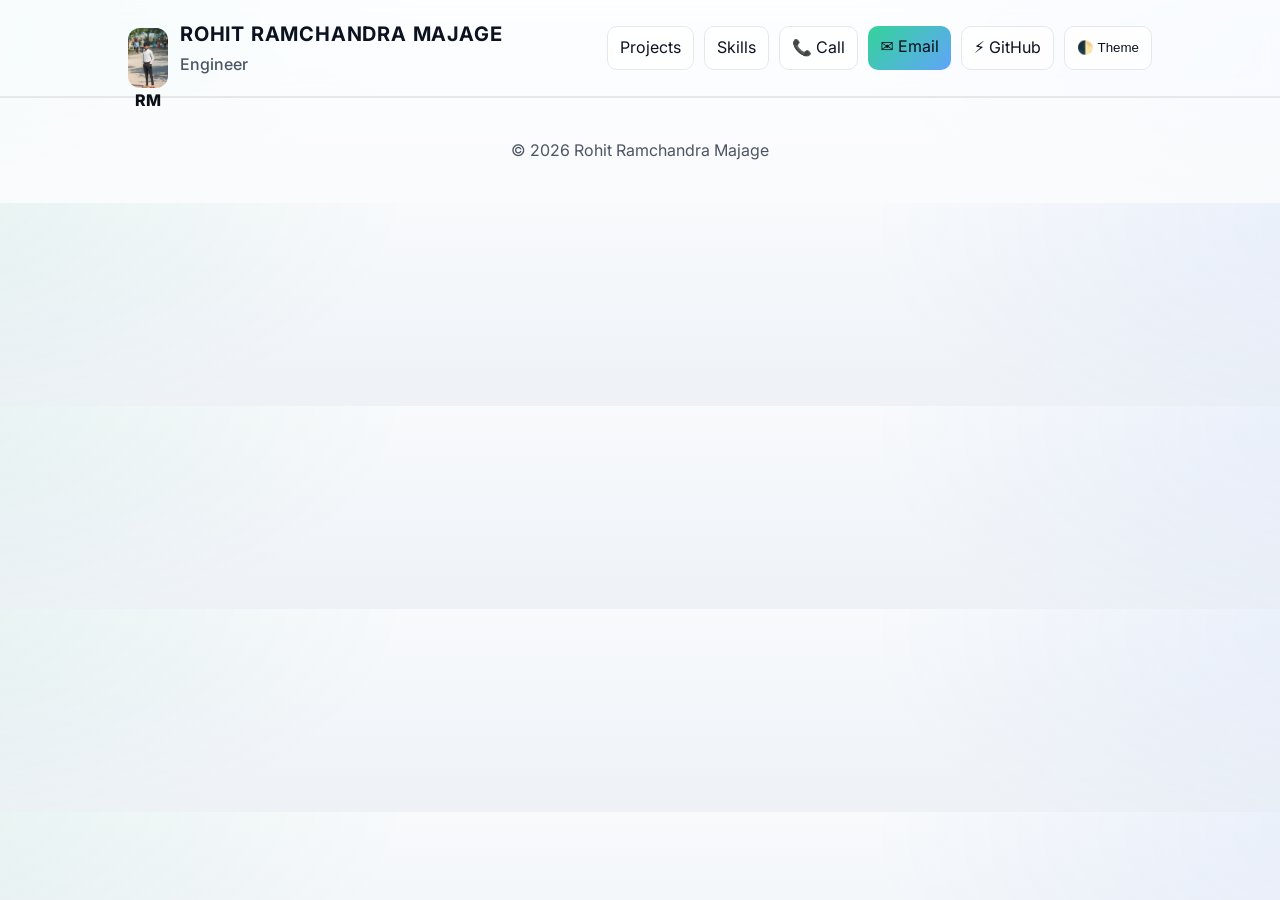
==== index.html @ 19d0807a "Initial portfolio setup" ====
<!DOCTYPE html>
<html lang="en">
<head>
    <meta charset="UTF-8">
    <meta name="viewport" content="width=device-width, initial-scale=1.0">
    <title>Rohit Ramchandra Majage | Portfolio</title>
    <meta name="description" content="Portfolio of Rohit Ramchandra Majage - Mechanical Engineering graduate with skills in Python, Data Analytics, MATLAB, ANSYS, and more.">
    <meta name="keywords" content="Rohit Majage, Rohit Ramchandra Majage, Mechanical Engineer, AI, Python, Data Analytics, MATLAB, ANSYS, Portfolio, KLECET">
    <meta name="author" content="Rohit Ramchandra Majage">
    <meta name="robots" content="index, follow">
    <link rel="canonical" href="https://rohitmajage.github.io/my-port/">

    <!-- Google Search Console Verification (replace with real code from GSC) -->
    <meta name="google-site-verification" content="yGJsXDkAH-AFK1WQJU8XEfwgY3E0xz8TMr1xl1LB-Ww" />

    <!-- Open Graph for Social Media -->
    <meta property="og:title" content="Rohit Ramchandra Majage | Portfolio">
    <meta property="og:description" content="Mechanical Engineer blending AI & Data Analytics to build predictive, sustainable solutions.">
    <meta property="og:url" content="https://rohitmajage.github.io/my-port/">
    <meta property="og:type" content="website">
    <meta property="og:image" content="https://rohitmajage.github.io/my-port/assets/image.jpg">

    <!-- Twitter Card -->
    <meta name="twitter:card" content="summary_large_image">
    <meta name="twitter:title" content="Rohit Ramchandra Majage | Portfolio">
    <meta name="twitter:description" content="Mechanical Engineer focused on AI-driven reliability.">
    <meta name="twitter:image" content="https://rohitmajage.github.io/my-port/assets/image.jpg">

    <!-- Schema.org Structured Data -->
    <script type="application/ld+json">
    {
      "@context": "https://schema.org",
      "@type": "Person",
      "name": "Rohit Ramchandra Majage",
      "url": "https://rohitmajage.github.io/my-port/",
      "image": "https://rohitmajage.github.io/my-port/assets/image.jpg",
      "sameAs": [
        "https://github.com/RohitMajage",
        "https://www.linkedin.com/in/rohit-majage-4b4864268"
      ],
      "jobTitle": "Mechanical Engineering Student",
      "description": "Mechanical Engineering student with skills in AI, Data Analytics, MATLAB, and ANSYS.",
      "knowsAbout": ["Mechanical Engineering", "Artificial Intelligence", "Python", "Predictive Maintenance", "Renewable Energy"]
    }
    </script>

    <!-- Fonts + Styles -->
    <link rel="preconnect" href="https://fonts.googleapis.com">
    <link rel="preconnect" href="https://fonts.gstatic.com" crossorigin>
    <link href="https://fonts.googleapis.com/css2?family=Inter:wght@300;400;500;600;700;800&display=swap" rel="stylesheet">
    <link rel="stylesheet" href="styles.css">
</head>
<body>
    <!-- ✅ Your body code remains exactly the same -->
    <header class="site-header">
        <div class="container header-inner">
            <a href="#top" class="brand">
                <div class="avatar" aria-hidden="true">
                    <img src="assets/image.jpg" alt="Rohit Ramchandra Majage" class="avatar-img" onerror="this.style.display='none'">
                    RM
                </div>
                <div class="identity">
                    <h1 class="name">ROHIT RAMCHANDRA MAJAGE</h1>
                    <p class="role">Engineer</p>
                </div>
            </a>
            <nav class="contact">
                <a href="#projects" class="btn btn-ghost">Projects</a>
                <a href="#skills" class="btn btn-ghost">Skills</a>
                <a href="tel:+919731229973" class="btn btn-ghost" aria-label="Call">📞 Call</a>
                <a href="mailto:rohitmajage1062@gmail.com" class="btn btn-primary" aria-label="Email">✉️ Email</a>
                <a href="https://github.com/RohitMajage" target="_blank" rel="noopener" class="btn btn-ghost" aria-label="GitHub">⚡ GitHub</a>
                <button id="themeToggle" class="btn btn-ghost" type="button" aria-label="Toggle theme">🌓 Theme</button>
            </nav>
        </div>
    </header>

    <!-- 🚀 The rest of your content (hero, career objective, education, projects, skills, certifications, etc.) stays exactly as you pasted -->

    <footer class="site-footer">
        <div class="container footer-inner">
            <p>© <span id="year"></span> Rohit Ramchandra Majage</p>
        </div>
    </footer>

    <script>
        // ✅ Your JavaScript stays unchanged (theme toggle, PDF modal, etc.)
        document.getElementById('year').textContent = new Date().getFullYear();

        (function () {
            var storageKey = 'preferred-theme';
            var root = document.documentElement;
            function applyTheme(theme) {
                if (theme === 'light') {
                    root.setAttribute('data-theme', 'light');
                } else {
                    root.removeAttribute('data-theme');
                }
            }
            var saved = localStorage.getItem(storageKey);
            if (saved) {
                applyTheme(saved);
            } else {
                var prefersLight = window.matchMedia && window.matchMedia('(prefers-color-scheme: light)').matches;
                applyTheme(prefersLight ? 'light' : 'dark');
            }
            var btn = document.getElementById('themeToggle');
            if (btn) {
                btn.addEventListener('click', function () {
                    var isLight = root.getAttribute('data-theme') === 'light';
                    var next = isLight ? 'dark' : 'light';
                    applyTheme(next);
                    localStorage.setItem(storageKey, next);
                });
            }
        })();

        // Certificates modal logic (opens PDF in popup)
        (function () {
            function ensureModal() {
                var existing = document.getElementById('pdfModal');
                if (existing) return existing;
                var overlay = document.createElement('div');
                overlay.id = 'pdfModal';
                overlay.className = 'modal-overlay hidden';
                overlay.innerHTML = '\n<div class="modal-dialog" role="dialog" aria-modal="true">\n  <div class="modal-header">\n    <span class="modal-title">Certificate</span>\n    <button type="button" class="btn btn-ghost modal-close" aria-label="Close">✕</button>\n  </div>\n  <div class="modal-body">\n    <iframe id="pdfFrame" title="Certificate PDF" loading="lazy"></iframe>\n  </div>\n</div>';
                document.body.appendChild(overlay);
                return overlay;
            }

            var overlay = ensureModal();
            var pdfFrame = function(){ return document.getElementById('pdfFrame'); };
            function openModal(url) {
                overlay.classList.remove('hidden');
                pdfFrame().src = url;
                document.body.style.overflow = 'hidden';
            }
            function closeModal() {
                overlay.classList.add('hidden');
                pdfFrame().src = '';
                document.body.style.overflow = '';
            }

            document.addEventListener('click', function (e) {
                var link = e.target.closest('[data-pdf]');
                if (link) {
                    e.preventDefault();
                    var url = link.getAttribute('data-pdf');
                    if (url) openModal(url);
                }
                if (e.target.closest('.modal-close')) {
                    e.preventDefault();
                    closeModal();
                }
                if (e.target === overlay) {
                    closeModal();
                }
            });
            document.addEventListener('keydown', function (e) {
                if (e.key === 'Escape') closeModal();
            });
        })();

        // Download Portfolio as PDF
        document.getElementById('downloadPDF').addEventListener('click', function() {
            var printStyles = document.createElement('style');
            printStyles.textContent = `
                @media print {
                    body { background: white !important; color: black !important; }
                    .site-header, .site-footer { background: white !important; border: 1px solid #ccc !important; }
                    .card { background: white !important; border: 1px solid #ddd !important; box-shadow: none !important; }
                    .btn, .pdf-badge, .credit-badge { display: none !important; }
                    .hero-photo { width: 120px !important; height: 120px !important; }
                    .modal-overlay { display: none !important; }
                    .cert-link-title { color: black !important; }
                    .badge { background: #f0f0f0 !important; color: black !important; border: 1px solid #ccc !important; }
                }
            `;
            document.head.appendChild(printStyles);
            window.print();
            setTimeout(function() {
                document.head.removeChild(printStyles);
            }, 1000);
        });
    </script>
</body>
</html>
---- styles.css ----
* { box-sizing: border-box; }
html, body { margin: 0; padding: 0; }

:root {
  --bg: #0b0f16;
  --card: #111827;
  --muted: #94a3b8;
  --text: #e5e7eb;
  --accent: #60a5fa;
  --accent-2: #34d399;
  --border: #1f2937;
}

html[data-theme="light"] {
  --bg: #f4f7fb;
  --card: #ffffff;
  --muted: #4b5563;
  --text: #0b1220;
  --accent: #2563eb;
  --accent-2: #059669;
  --border: #e5e7eb;
}

body {
  font-family: 'Inter', system-ui, -apple-system, Segoe UI, Roboto, Arial, sans-serif;
  background:
    radial-gradient(1200px 600px at 10% -10%, rgba(52, 211, 153, 0.15), transparent 60%),
    radial-gradient(1000px 500px at 110% 10%, rgba(96, 165, 250, 0.15), transparent 60%),
    linear-gradient(180deg, #0b0f16 0%, #0b1220 100%);
  color: var(--text);
  line-height: 1.6;
}

html[data-theme="light"] body {
  background:
    radial-gradient(900px 450px at -10% -10%, rgba(5, 150, 105, 0.08), transparent 60%),
    radial-gradient(900px 450px at 110% 10%, rgba(37, 99, 235, 0.08), transparent 60%),
    linear-gradient(180deg, #f8fafc 0%, #eef2f7 100%);
}

.container {
  width: 100%;
  max-width: 1024px;
  margin: 0 auto;
  padding: 0 20px;
}

.site-header {
  position: sticky;
  top: 0;
  backdrop-filter: saturate(160%) blur(8px);
  background: rgba(11, 15, 22, 0.7);
  border-bottom: 1px solid var(--border);
  z-index: 10;
}

.header-inner {
  display: flex;
  align-items: center;
  justify-content: space-between;
  padding: 18px 0;
}

.name { margin: 0; font-size: 1.25rem; letter-spacing: 0.04em; }
.role { margin: 2px 0 0; color: var(--muted); font-weight: 500; }

.contact { display: flex; gap: 14px; flex-wrap: wrap; }
.contact-link {
  color: var(--text);
  text-decoration: none;
  padding: 6px 10px;
  border: 1px solid transparent;
  border-radius: 8px;
  transition: all .2s ease;
}
.contact-link:hover { color: var(--accent); border-color: var(--border); background: rgba(96, 165, 250, 0.06); }

main { padding: 32px 0 60px; }

.card {
  background: linear-gradient(180deg, rgba(17,24,39,0.9) 0%, rgba(17,24,39,0.7) 100%);
  border: 1px solid var(--border);
  border-radius: 16px;
  padding: 22px;
  margin: 16px 0;
  box-shadow: 0 10px 30px rgba(0,0,0,0.25);
}

.card h2 {
  margin: 0 0 12px;
  font-size: 1.1rem;
  letter-spacing: .06em;
  color: var(--accent);
  text-transform: uppercase;
}

.edu-list { display: grid; gap: 14px; }
.edu-item { border: 1px solid var(--border); border-radius: 12px; padding: 14px; background: #0f172a; }
.edu-header { display: flex; align-items: center; justify-content: space-between; gap: 12px; }
.edu-header h3 { margin: 0; font-size: 1rem; }
.edu-header span { color: var(--accent-2); font-weight: 600; }
.edu-meta { color: var(--muted); font-size: .95rem; margin-top: 6px; }

.project { border: 1px solid var(--border); border-radius: 12px; padding: 14px; background: #0f172a; margin-bottom: 12px; }
.project-header { display: flex; align-items: center; justify-content: space-between; gap: 12px; }
.project h3 { margin: 0; font-size: 1rem; }
.project ul { margin: 8px 0 0 18px; }
.project-link { color: var(--accent); text-decoration: none; }
.project-link:hover { text-decoration: underline; }

.skills-grid { display: grid; grid-template-columns: repeat(2, minmax(0,1fr)); gap: 12px; }
.skills-grid > div { border: 1px solid var(--border); border-radius: 12px; padding: 14px; background: #0f172a; }
.skills-grid h4 { margin: 0 0 6px; color: var(--accent-2); }

.site-footer { border-top: 1px solid var(--border); padding: 24px 0; background: rgba(11,15,22,0.6); }
.footer-inner { text-align: center; color: var(--muted); }

@media (max-width: 720px) {
  .header-inner { flex-direction: column; align-items: flex-start; gap: 8px; }
  .skills-grid { grid-template-columns: 1fr; }
}

/* Base Reset */
* { box-sizing: border-box; }
html, body { margin: 0; padding: 0; }

/* Typography & Colors */
:root {
  --bg: #0b0f16;
  --card: #111827;
  --muted: #94a3b8;
  --text: #e5e7eb;
  --accent: #60a5fa;
  --accent-2: #34d399;
  --border: #1f2937;
}

body {
  font-family: 'Inter', system-ui, -apple-system, Segoe UI, Roboto, Arial, sans-serif;
  background: linear-gradient(180deg, #0b0f16 0%, #0b1220 100%);
  color: var(--text);
  line-height: 1.6;
}

.container {
  width: 100%;
  max-width: 1024px;
  margin: 0 auto;
  padding: 0 20px;
}

/* Header */
.site-header {
  position: sticky;
  top: 0;
  backdrop-filter: saturate(160%) blur(8px);
  background: rgba(11, 15, 22, 0.6);
  border-bottom: 1px solid var(--border);
  z-index: 10;
}

html[data-theme="light"] .site-header { background: rgba(255,255,255,0.7); }

.header-inner {
  display: flex;
  align-items: center;
  justify-content: space-between;
  padding: 18px 0;
}

.brand { display: flex; align-items: center; gap: 12px; text-decoration: none; color: var(--text); }
.avatar { width: 40px; height: 40px; border-radius: 12px; display: grid; place-items: center; background: linear-gradient(135deg, #34d399, #60a5fa); font-weight: 800; color: #0b0f16; }
.avatar-img { width: 100%; height: 100%; object-fit: cover; border-radius: 12px; display: block; }
.name { margin: 0; font-size: 1.25rem; letter-spacing: 0.04em; }
.role { margin: 2px 0 0; color: var(--muted); font-weight: 500; }

.contact { display: flex; gap: 10px; flex-wrap: wrap; }
.btn { padding: 8px 12px; border-radius: 10px; text-decoration: none; transition: all .2s ease; border: 1px solid var(--border); color: var(--text); background: rgba(17,24,39,0.5); }
.btn:hover { transform: translateY(-1px); border-color: #2b3950; }
.btn-primary { background: linear-gradient(135deg, #34d399, #60a5fa); color: #0b0f16; border: none; }
.btn-ghost { background: rgba(17,24,39,0.4); }

html[data-theme="light"] .btn-ghost { background: rgba(255,255,255,0.7); }

/* Main */
main { padding: 32px 0 60px; }

.hero { display: grid; place-items: center; padding: 32px 0 8px; }
.hero-content { text-align: center; max-width: 760px; }
.hero-title { margin: 0; font-size: 2rem; letter-spacing: .02em; }
.hero-sub { color: var(--muted); margin: 8px 0 14px; }
.hero-photo { width: 140px; height: 140px; object-fit: cover; border-radius: 999px; border: 3px solid rgba(255,255,255,0.15); box-shadow: 0 12px 26px rgba(0,0,0,0.25); margin: 6px auto 16px; display: block; }
.hero-actions { display: flex; gap: 12px; justify-content: center; }

.card {
  background: linear-gradient(180deg, rgba(17,24,39,0.9) 0%, rgba(17,24,39,0.7) 100%);
  border: 1px solid var(--border);
  border-radius: 16px;
  padding: 22px;
  margin: 16px 0;
  box-shadow: 0 10px 30px rgba(0,0,0,0.25);
}

html[data-theme="light"] .card {
  background: linear-gradient(180deg, rgba(255,255,255,0.95) 0%, rgba(255,255,255,0.9) 100%);
  border-color: var(--border);
  box-shadow: 0 8px 24px rgba(2,6,23,0.08);
}

.card h2 {
  margin: 0 0 12px;
  font-size: 1.1rem;
  letter-spacing: .06em;
  color: var(--accent);
  text-transform: uppercase;
}

.edu-list { display: grid; gap: 14px; }
.edu-item { border: 1px solid var(--border); border-radius: 12px; padding: 14px; background: #0f172a; }
html[data-theme="light"] .edu-item { background: #ffffff; }
.edu-header { display: flex; align-items: center; justify-content: space-between; gap: 12px; }
.edu-header h3 { margin: 0; font-size: 1rem; }
.edu-header span { color: var(--accent-2); font-weight: 600; }
.edu-meta { color: var(--muted); font-size: .95rem; margin-top: 6px; }

.project { border: 1px solid var(--border); border-radius: 12px; padding: 14px; background: #0f172a; margin-bottom: 12px; }
html[data-theme="light"] .project { background: #ffffff; }
.project-header { display: flex; align-items: center; justify-content: space-between; gap: 12px; }
.project h3 { margin: 0; font-size: 1rem; }
.project ul { margin: 8px 0 0 18px; }
.project-link { color: var(--accent); text-decoration: none; }
.project-link:hover { text-decoration: underline; }

.skills-grid { display: grid; grid-template-columns: repeat(2, minmax(0,1fr)); gap: 12px; }
.skills-grid > div { border: 1px solid var(--border); border-radius: 12px; padding: 14px; background: #0f172a; }
html[data-theme="light"] .skills-grid > div { background: #ffffff; }
.skills-grid h4 { margin: 0 0 6px; color: var(--accent-2); }
.badges { display: flex; flex-wrap: wrap; gap: 8px; }
.badge { padding: 6px 10px; border-radius: 999px; border: 1px solid var(--border); background: rgba(17,24,39,0.5); color: var(--text); font-size: .9rem; }
html[data-theme="light"] .badge { background: rgba(255,255,255,0.7); }

/* Certifications */
.cert-list { margin: 0; padding-left: 18px; }
.cert-link { color: var(--text); text-decoration: none; border-bottom: 1px dashed var(--border); }
.cert-link:hover { color: var(--accent); border-bottom-color: var(--accent); }
.cert-item { display: flex; align-items: center; gap: 10px; margin: 6px 0; }
.credit-badge { font-size: .85rem; color: var(--muted); border: 1px dashed var(--border); padding: 2px 8px; border-radius: 999px; }
.pdf-badge { font-size: .75rem; font-weight: 600; color: #0b0f16; background: linear-gradient(135deg, #f59e0b, #fbbf24); padding: 4px 10px; border-radius: 999px; letter-spacing: .04em; display: inline-block; }
.
.pdf-link { text-decoration: none; border: 1px solid transparent; border-radius: 999px; transition: transform .15s ease, box-shadow .15s ease; }
.pdf-link:hover { transform: translateY(-1px); box-shadow: 0 6px 18px rgba(245, 158, 11, 0.35); }
html[data-theme="light"] .pdf-badge { color: #0b0f16; }
.cert-link-title { color: var(--text); text-decoration: none; }
html[data-theme="light"] .pdf-badge { color: #0b0f16; }

/* Modal */
.modal-overlay { position: fixed; inset: 0; background: rgba(0,0,0,0.6); display: grid; place-items: center; z-index: 50; }
.modal-overlay.hidden { display: none; }
.modal-dialog { width: min(920px, 94vw); height: min(80vh, 760px); background: var(--card); border: 1px solid var(--border); border-radius: 16px; box-shadow: 0 20px 60px rgba(0,0,0,0.35); display: grid; grid-template-rows: auto 1fr; overflow: hidden; }
.modal-header { display: flex; align-items: center; justify-content: space-between; gap: 12px; padding: 10px 12px; border-bottom: 1px solid var(--border); }
.modal-title { font-weight: 600; letter-spacing: .02em; }
.modal-body { height: 100%; }
#pdfFrame { width: 100%; height: 100%; border: 0; background: #000; }
html[data-theme="light"] #pdfFrame { background: #fff; }

/* Footer */
.site-footer { border-top: 1px solid var(--border); padding: 24px 0; background: rgba(11,15,22,0.6); }
html[data-theme="light"] .site-footer { background: rgba(255,255,255,0.7); }
.footer-inner { text-align: center; color: var(--muted); }

/* Responsive */
@media (max-width: 720px) {
  .header-inner { flex-direction: column; align-items: flex-start; gap: 8px; }
  .hero-title { font-size: 1.5rem; }
  .skills-grid { grid-template-columns: 1fr; }
}
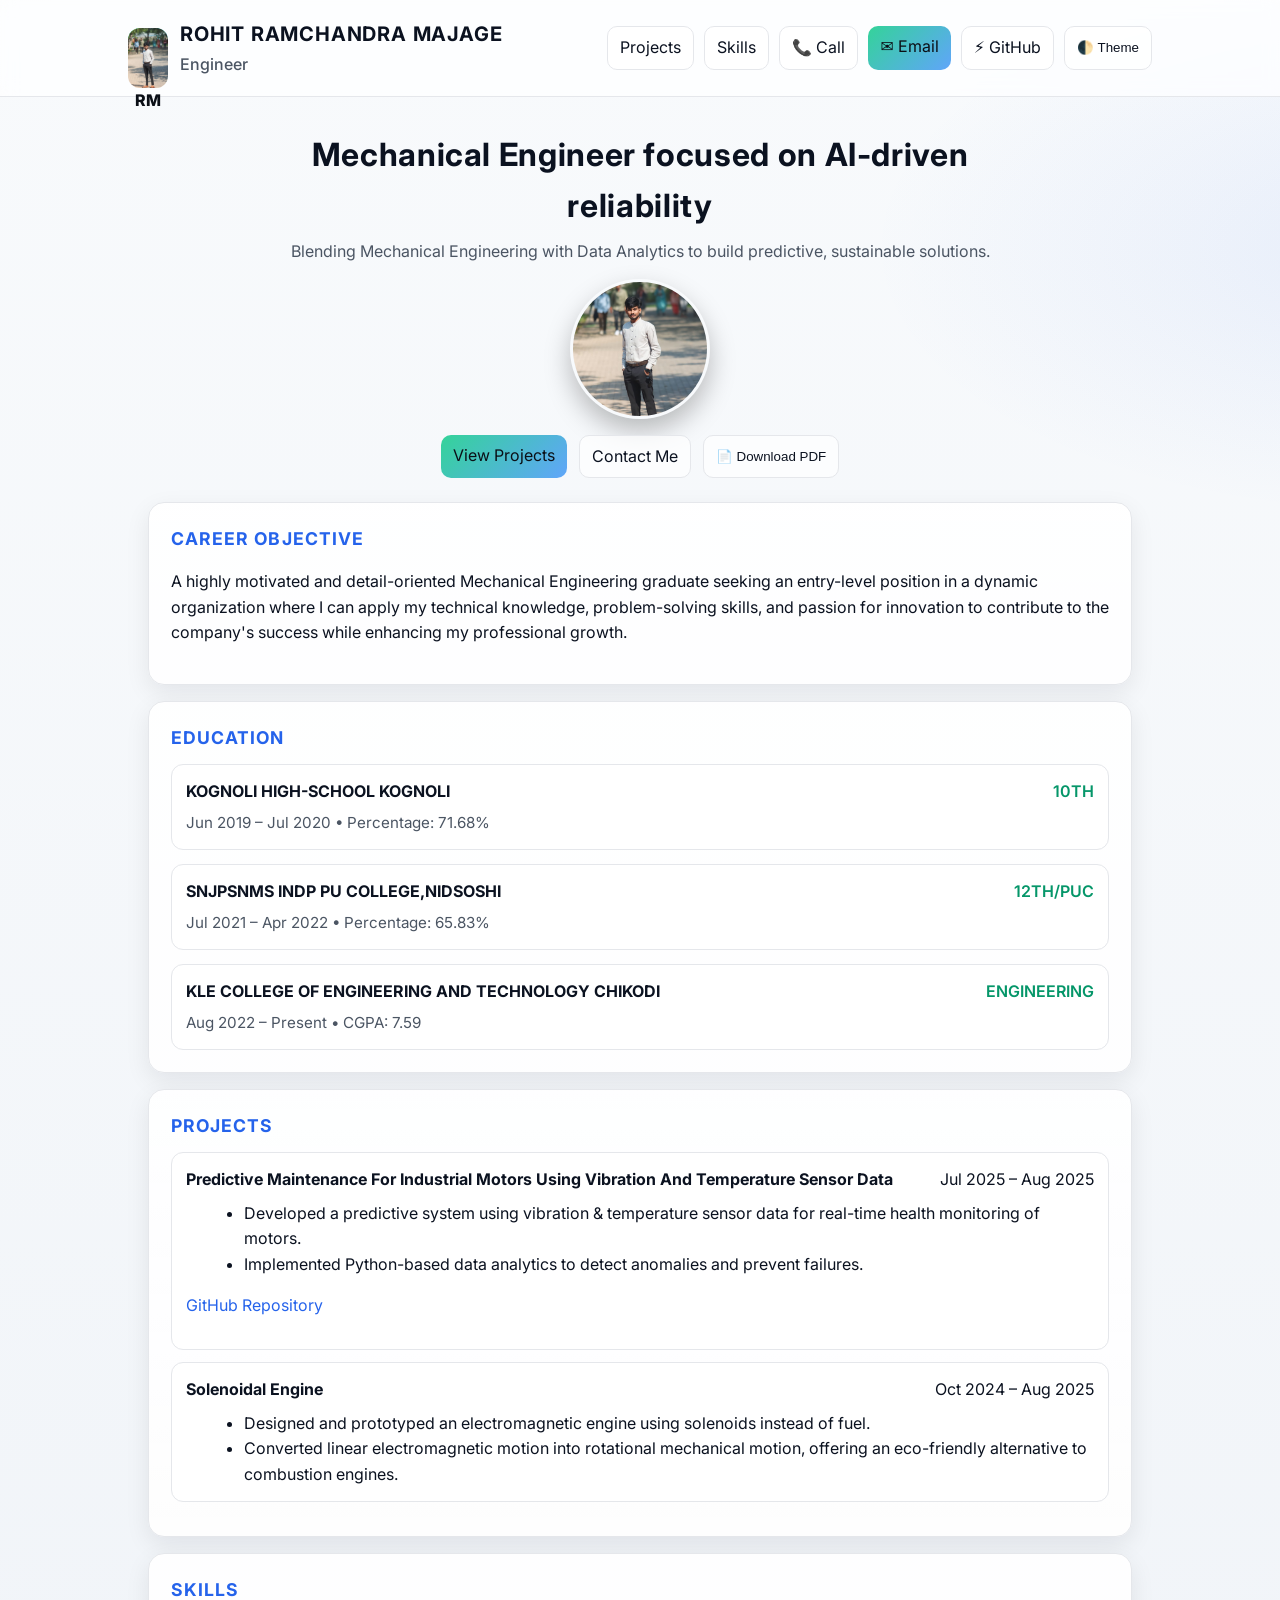
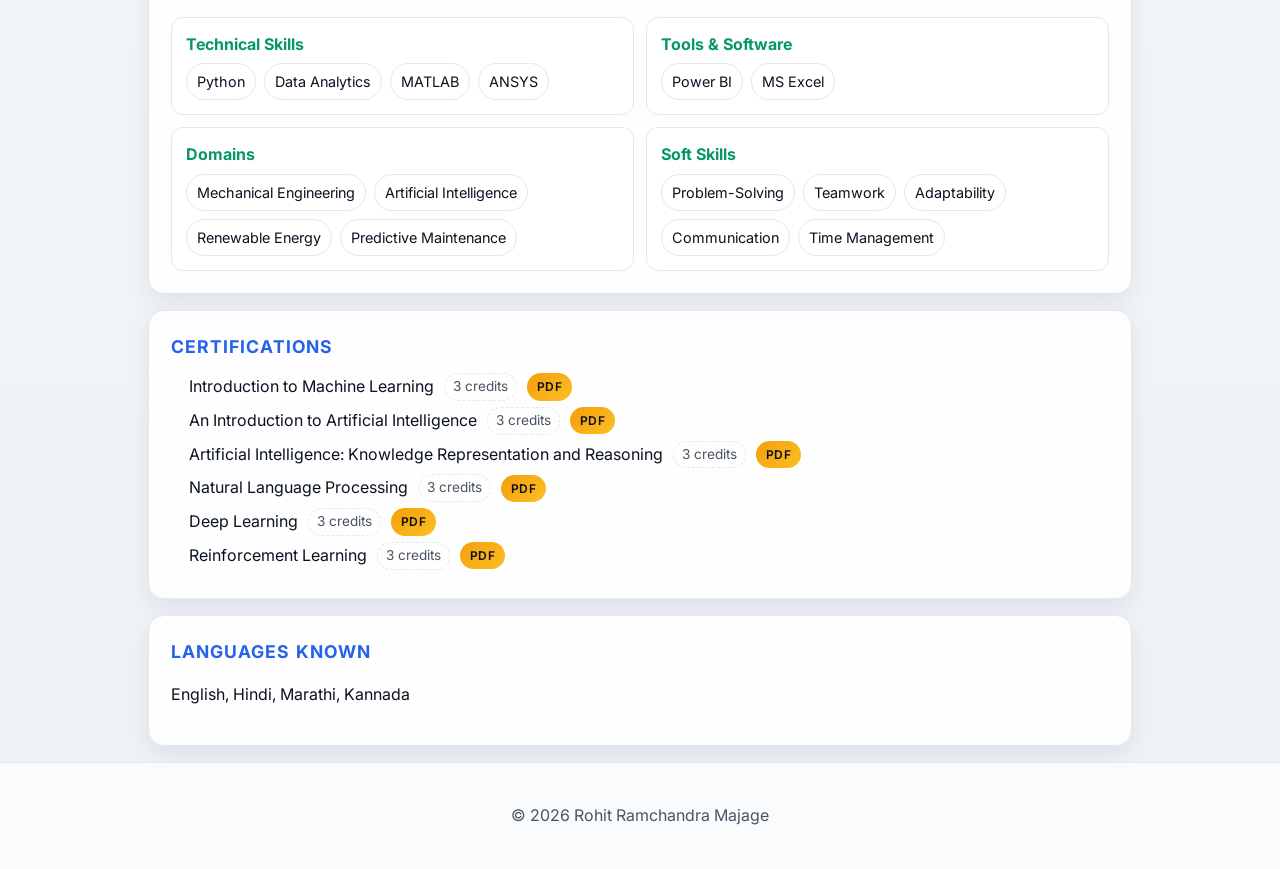
==== commit 5d972724: "Initial portfolio setup" ====
--- a/index.html
+++ b/index.html
@@ -5,53 +5,12 @@
     <meta name="viewport" content="width=device-width, initial-scale=1.0">
     <title>Rohit Ramchandra Majage | Portfolio</title>
     <meta name="description" content="Portfolio of Rohit Ramchandra Majage - Mechanical Engineering graduate with skills in Python, Data Analytics, MATLAB, ANSYS, and more.">
-    <meta name="keywords" content="Rohit Majage, Rohit Ramchandra Majage, Mechanical Engineer, AI, Python, Data Analytics, MATLAB, ANSYS, Portfolio, KLECET">
-    <meta name="author" content="Rohit Ramchandra Majage">
-    <meta name="robots" content="index, follow">
-    <link rel="canonical" href="https://rohitmajage.github.io/my-port/">
-
-    <!-- Google Search Console Verification (replace with real code from GSC) -->
-    <meta name="google-site-verification" content="yGJsXDkAH-AFK1WQJU8XEfwgY3E0xz8TMr1xl1LB-Ww" />
-
-    <!-- Open Graph for Social Media -->
-    <meta property="og:title" content="Rohit Ramchandra Majage | Portfolio">
-    <meta property="og:description" content="Mechanical Engineer blending AI & Data Analytics to build predictive, sustainable solutions.">
-    <meta property="og:url" content="https://rohitmajage.github.io/my-port/">
-    <meta property="og:type" content="website">
-    <meta property="og:image" content="https://rohitmajage.github.io/my-port/assets/image.jpg">
-
-    <!-- Twitter Card -->
-    <meta name="twitter:card" content="summary_large_image">
-    <meta name="twitter:title" content="Rohit Ramchandra Majage | Portfolio">
-    <meta name="twitter:description" content="Mechanical Engineer focused on AI-driven reliability.">
-    <meta name="twitter:image" content="https://rohitmajage.github.io/my-port/assets/image.jpg">
-
-    <!-- Schema.org Structured Data -->
-    <script type="application/ld+json">
-    {
-      "@context": "https://schema.org",
-      "@type": "Person",
-      "name": "Rohit Ramchandra Majage",
-      "url": "https://rohitmajage.github.io/my-port/",
-      "image": "https://rohitmajage.github.io/my-port/assets/image.jpg",
-      "sameAs": [
-        "https://github.com/RohitMajage",
-        "https://www.linkedin.com/in/rohit-majage-4b4864268"
-      ],
-      "jobTitle": "Mechanical Engineering Student",
-      "description": "Mechanical Engineering student with skills in AI, Data Analytics, MATLAB, and ANSYS.",
-      "knowsAbout": ["Mechanical Engineering", "Artificial Intelligence", "Python", "Predictive Maintenance", "Renewable Energy"]
-    }
-    </script>
-
-    <!-- Fonts + Styles -->
     <link rel="preconnect" href="https://fonts.googleapis.com">
     <link rel="preconnect" href="https://fonts.gstatic.com" crossorigin>
     <link href="https://fonts.googleapis.com/css2?family=Inter:wght@300;400;500;600;700;800&display=swap" rel="stylesheet">
     <link rel="stylesheet" href="styles.css">
 </head>
 <body>
-    <!-- ✅ Your body code remains exactly the same -->
     <header class="site-header">
         <div class="container header-inner">
             <a href="#top" class="brand">
@@ -75,7 +34,161 @@
         </div>
     </header>
 
-    <!-- 🚀 The rest of your content (hero, career objective, education, projects, skills, certifications, etc.) stays exactly as you pasted -->
+    <main class="container">
+        <section class="hero" id="top">
+            <div class="hero-content">
+                <h2 class="hero-title">Mechanical Engineer focused on AI-driven reliability</h2>
+                <p class="hero-sub">Blending Mechanical Engineering with Data Analytics to build predictive, sustainable solutions.</p>
+                <img src="assets/image.jpg" alt="Rohit Ramchandra Majage" class="hero-photo" onerror="this.style.display='none'">
+                <div class="hero-actions">
+                    <a href="#projects" class="btn btn-primary">View Projects</a>
+                    <a href="mailto:rohitmajage1062@gmail.com" class="btn btn-ghost">Contact Me</a>
+                    <button id="downloadPDF" class="btn btn-ghost">📄 Download PDF</button>
+                </div>
+            </div>
+        </section>
+        <section class="card">
+            <h2>CAREER OBJECTIVE</h2>
+            <p>A highly motivated and detail-oriented Mechanical Engineering graduate seeking an entry-level 
+            position in a dynamic organization where I can apply my technical knowledge, problem-solving 
+            skills, and passion for innovation to contribute to the company's success while enhancing my 
+            professional growth.</p>
+        </section>
+
+        <section class="card">
+            <h2>EDUCATION</h2>
+            <div class="edu-list">
+                <div class="edu-item">
+                    <div class="edu-header">
+                        <h3>KOGNOLI HIGH-SCHOOL KOGNOLI</h3>
+                        <span>10TH</span>
+                    </div>
+                    <div class="edu-meta">Jun 2019 – Jul 2020 • Percentage: 71.68%</div>
+                </div>
+                <div class="edu-item">
+                    <div class="edu-header">
+                        <h3>SNJPSNMS INDP PU COLLEGE,NIDSOSHI</h3>
+                        <span>12TH/PUC</span>
+                    </div>
+                    <div class="edu-meta">Jul 2021 – Apr 2022 • Percentage: 65.83%</div>
+                </div>
+                <div class="edu-item">
+                    <div class="edu-header">
+                        <h3>KLE COLLEGE OF ENGINEERING AND TECHNOLOGY CHIKODI</h3>
+                        <span>ENGINEERING</span>
+                    </div>
+                    <div class="edu-meta">Aug 2022 – Present • CGPA: 7.59</div>
+                </div>
+            </div>
+        </section>
+
+        <section class="card" id="projects">
+            <h2>PROJECTS</h2>
+            <div class="project">
+                <div class="project-header">
+                    <h3>Predictive Maintenance For Industrial Motors Using Vibration And Temperature Sensor Data</h3>
+                    <span>Jul 2025 – Aug 2025</span>
+                </div>
+                <ul>
+                    <li>Developed a predictive system using vibration & temperature sensor data for real-time health monitoring of motors.</li>
+                    <li>Implemented Python-based data analytics to detect anomalies and prevent failures.</li>
+                </ul>
+                <p><a class="project-link" href="https://github.com/RohitMajage/Predictive-Maintenance-Motors" target="_blank" rel="noopener">GitHub Repository</a></p>
+            </div>
+            <div class="project">
+                <div class="project-header">
+                    <h3>Solenoidal Engine</h3>
+                    <span>Oct 2024 – Aug 2025</span>
+                </div>
+                <ul>
+                    <li>Designed and prototyped an electromagnetic engine using solenoids instead of fuel.</li>
+                    <li>Converted linear electromagnetic motion into rotational mechanical motion, offering an eco-friendly alternative to combustion engines.</li>
+                </ul>
+            </div>
+        </section>
+
+        <section class="card" id="skills">
+            <h2>SKILLS</h2>
+            <div class="skills-grid">
+                <div>
+                    <h4>Technical Skills</h4>
+                    <div class="badges">
+                        <span class="badge">Python</span>
+                        <span class="badge">Data Analytics</span>
+                        <span class="badge">MATLAB</span>
+                        <span class="badge">ANSYS</span>
+                    </div>
+                </div>
+                <div>
+                    <h4>Tools & Software</h4>
+                    <div class="badges">
+                        <span class="badge">Power BI</span>
+                        <span class="badge">MS Excel</span>
+                    </div>
+                </div>
+                <div>
+                    <h4>Domains</h4>
+                    <div class="badges">
+                        <span class="badge">Mechanical Engineering</span>
+                        <span class="badge">Artificial Intelligence</span>
+                        <span class="badge">Renewable Energy</span>
+                        <span class="badge">Predictive Maintenance</span>
+                    </div>
+                </div>
+                <div>
+                    <h4>Soft Skills</h4>
+                    <div class="badges">
+                        <span class="badge">Problem-Solving</span>
+                        <span class="badge">Teamwork</span>
+                        <span class="badge">Adaptability</span>
+                        <span class="badge">Communication</span>
+                        <span class="badge">Time Management</span>
+                    </div>
+                </div>
+            </div>
+        </section>
+
+        <section class="card">
+            <h2>CERTIFICATIONS</h2>
+            <ul class="cert-list">
+                <li class="cert-item">
+                    <span class="cert-link-title">Introduction to Machine Learning</span>
+                    <span class="credit-badge">3 credits</span>
+                    <a href="#" class="pdf-link" data-pdf="assets/certificates/Introduction to Machine Learning .pdf"><span class="pdf-badge">PDF</span></a>
+                </li>
+                <li class="cert-item">
+                    <span class="cert-link-title">An Introduction to Artificial Intelligence</span>
+                    <span class="credit-badge">3 credits</span>
+                    <a href="#" class="pdf-link" data-pdf="assets/certificates/An Introduction to Artificial Intelligence.pdf"><span class="pdf-badge">PDF</span></a>
+                </li>
+                <li class="cert-item">
+                    <span class="cert-link-title">Artificial Intelligence: Knowledge Representation and Reasoning</span>
+                    <span class="credit-badge">3 credits</span>
+                    <a href="#" class="pdf-link" data-pdf="assets/certificates/Artificial Intelligence Knowledge Representation and Reasoning.pdf"><span class="pdf-badge">PDF</span></a>
+                </li>
+                <li class="cert-item">
+                    <span class="cert-link-title">Natural Language Processing</span>
+                    <span class="credit-badge">3 credits</span>
+                    <a href="#" class="pdf-link" data-pdf="assets/certificates/Natural Language Processing.pdf"><span class="pdf-badge">PDF</span></a>
+                </li>
+                <li class="cert-item">
+                    <span class="cert-link-title">Deep Learning</span>
+                    <span class="credit-badge">3 credits</span>
+                    <a href="#" class="pdf-link" data-pdf="assets/certificates/Deep Learning.pdf"><span class="pdf-badge">PDF</span></a>
+                </li>
+                <li class="cert-item">
+                    <span class="cert-link-title">Reinforcement Learning</span>
+                    <span class="credit-badge">3 credits</span>
+                    <a href="#" class="pdf-link" data-pdf="assets/certificates/Reinforcement Learning.pdf"><span class="pdf-badge">PDF</span></a>
+                </li>
+            </ul>
+        </section>
+
+        <section class="card">
+            <h2>LANGUAGES KNOWN</h2>
+            <p>English, Hindi, Marathi, Kannada</p>
+        </section>
+    </main>
 
     <footer class="site-footer">
         <div class="container footer-inner">
@@ -84,7 +197,6 @@
     </footer>
 
     <script>
-        // ✅ Your JavaScript stays unchanged (theme toggle, PDF modal, etc.)
         document.getElementById('year').textContent = new Date().getFullYear();
 
         (function () {
@@ -163,6 +275,7 @@
 
         // Download Portfolio as PDF
         document.getElementById('downloadPDF').addEventListener('click', function() {
+            // Add print-specific styles
             var printStyles = document.createElement('style');
             printStyles.textContent = `
                 @media print {
@@ -177,7 +290,11 @@
                 }
             `;
             document.head.appendChild(printStyles);
+            
+            // Trigger print dialog
             window.print();
+            
+            // Remove print styles after printing
             setTimeout(function() {
                 document.head.removeChild(printStyles);
             }, 1000);
@@ -185,3 +302,6 @@
     </script>
 </body>
 </html>
+
+
+
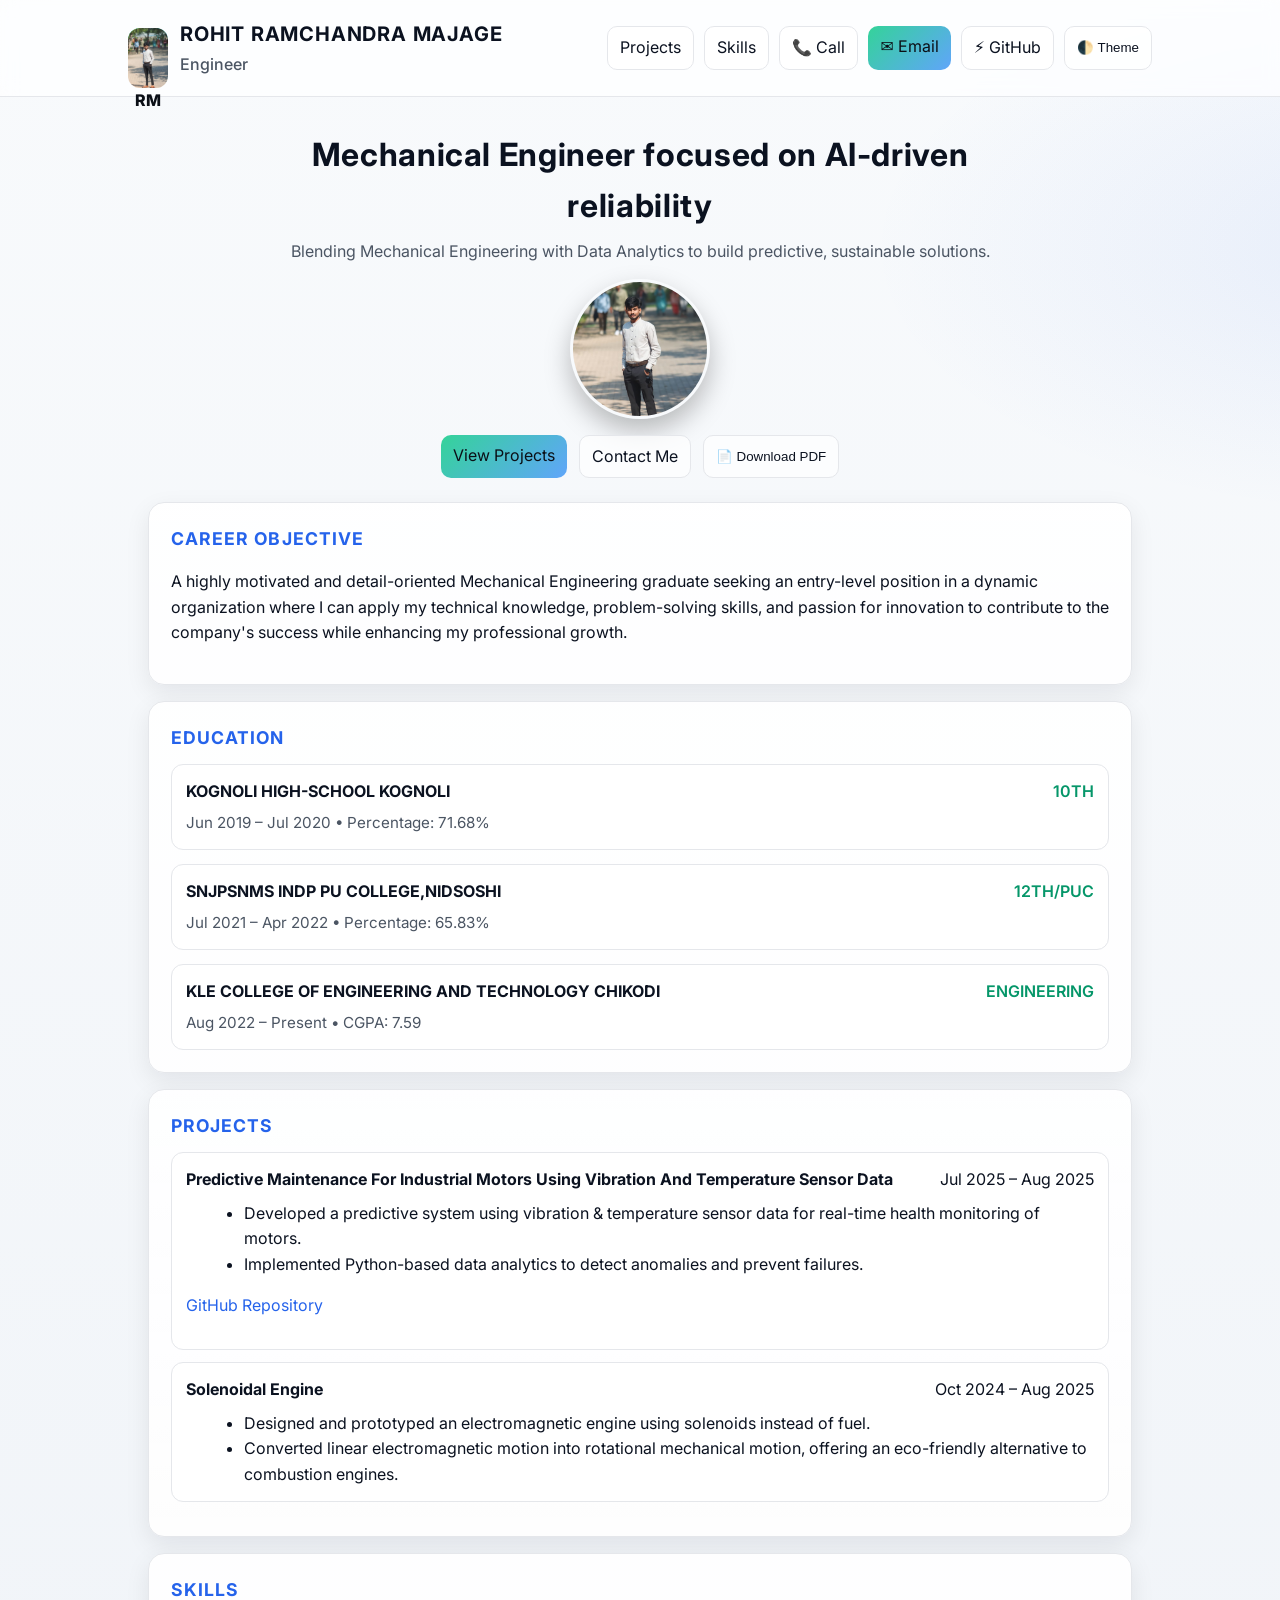
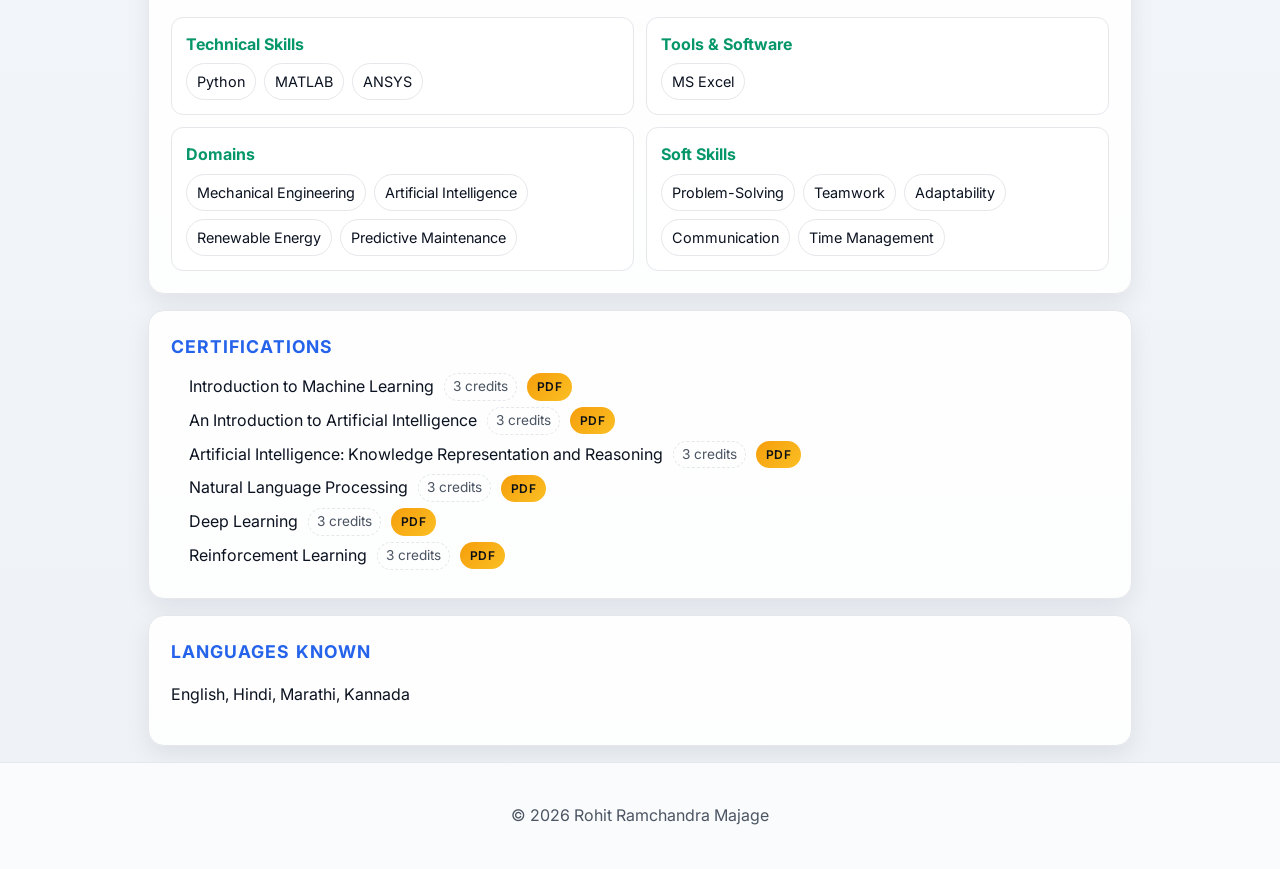
==== commit 7efa2602: "Update index.html" ====
--- a/index.html
+++ b/index.html
@@ -4,6 +4,7 @@
     <meta charset="UTF-8">
     <meta name="viewport" content="width=device-width, initial-scale=1.0">
     <title>Rohit Ramchandra Majage | Portfolio</title>
+    <meta name="google-site-verification" content="yGJsXDkAH-AFK1WQJU8XEfwgY3E0xz8TMr1xl1LB-Ww" />
     <meta name="description" content="Portfolio of Rohit Ramchandra Majage - Mechanical Engineering graduate with skills in Python, Data Analytics, MATLAB, ANSYS, and more.">
     <link rel="preconnect" href="https://fonts.googleapis.com">
     <link rel="preconnect" href="https://fonts.gstatic.com" crossorigin>
@@ -114,7 +115,6 @@
                     <h4>Technical Skills</h4>
                     <div class="badges">
                         <span class="badge">Python</span>
-                        <span class="badge">Data Analytics</span>
                         <span class="badge">MATLAB</span>
                         <span class="badge">ANSYS</span>
                     </div>
@@ -122,7 +122,7 @@
                 <div>
                     <h4>Tools & Software</h4>
                     <div class="badges">
-                        <span class="badge">Power BI</span>
+                  
                         <span class="badge">MS Excel</span>
                     </div>
                 </div>
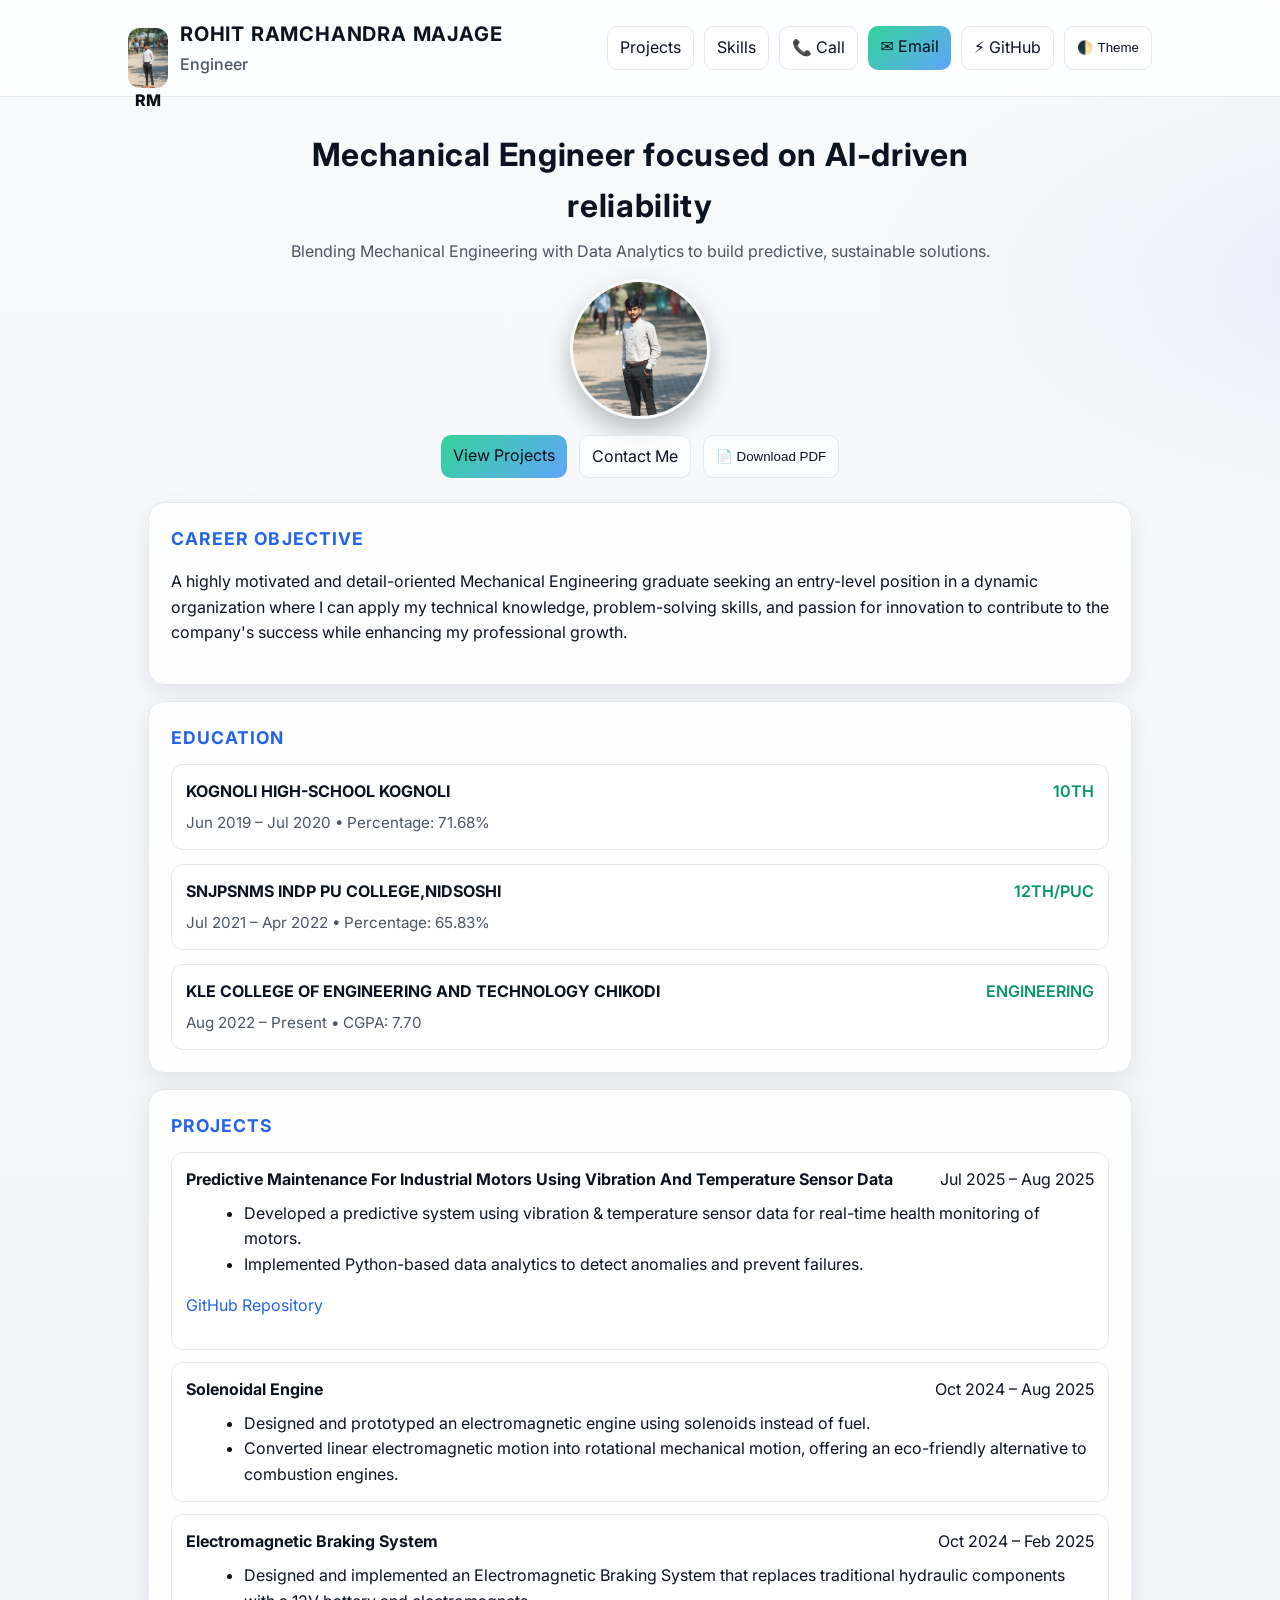
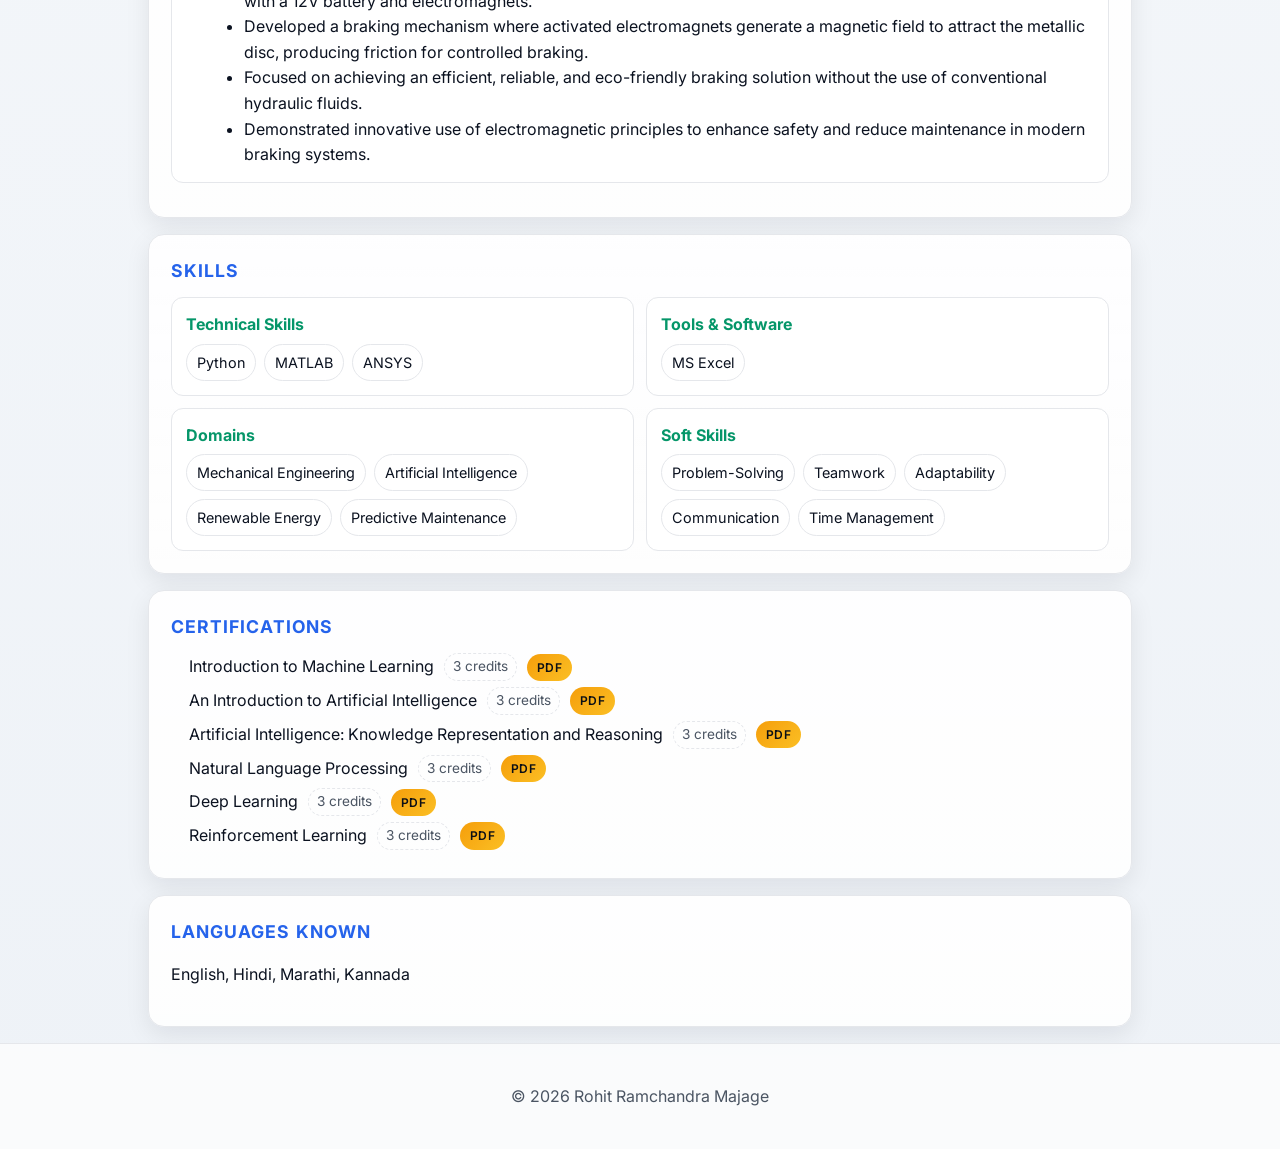
==== commit 3286c2d8: "Update index.html" ====
--- a/index.html
+++ b/index.html
@@ -78,7 +78,7 @@
                         <h3>KLE COLLEGE OF ENGINEERING AND TECHNOLOGY CHIKODI</h3>
                         <span>ENGINEERING</span>
                     </div>
-                    <div class="edu-meta">Aug 2022 – Present • CGPA: 7.59</div>
+                    <div class="edu-meta">Aug 2022 – Present • CGPA: 7.70</div>
                 </div>
             </div>
         </section>
@@ -106,6 +106,18 @@
                     <li>Converted linear electromagnetic motion into rotational mechanical motion, offering an eco-friendly alternative to combustion engines.</li>
                 </ul>
             </div>
+            <div class="project">
+    <div class="project-header">
+        <h3>Electromagnetic Braking System</h3>
+        <span>Oct 2024 – Feb 2025</span>
+    </div>
+    <ul>
+        <li>Designed and implemented an Electromagnetic Braking System that replaces traditional hydraulic components with a 12V battery and electromagnets.</li>
+        <li>Developed a braking mechanism where activated electromagnets generate a magnetic field to attract the metallic disc, producing friction for controlled braking.</li>
+        <li>Focused on achieving an efficient, reliable, and eco-friendly braking solution without the use of conventional hydraulic fluids.</li>
+        <li>Demonstrated innovative use of electromagnetic principles to enhance safety and reduce maintenance in modern braking systems.</li>
+    </ul>
+</div>
         </section>
 
         <section class="card" id="skills">
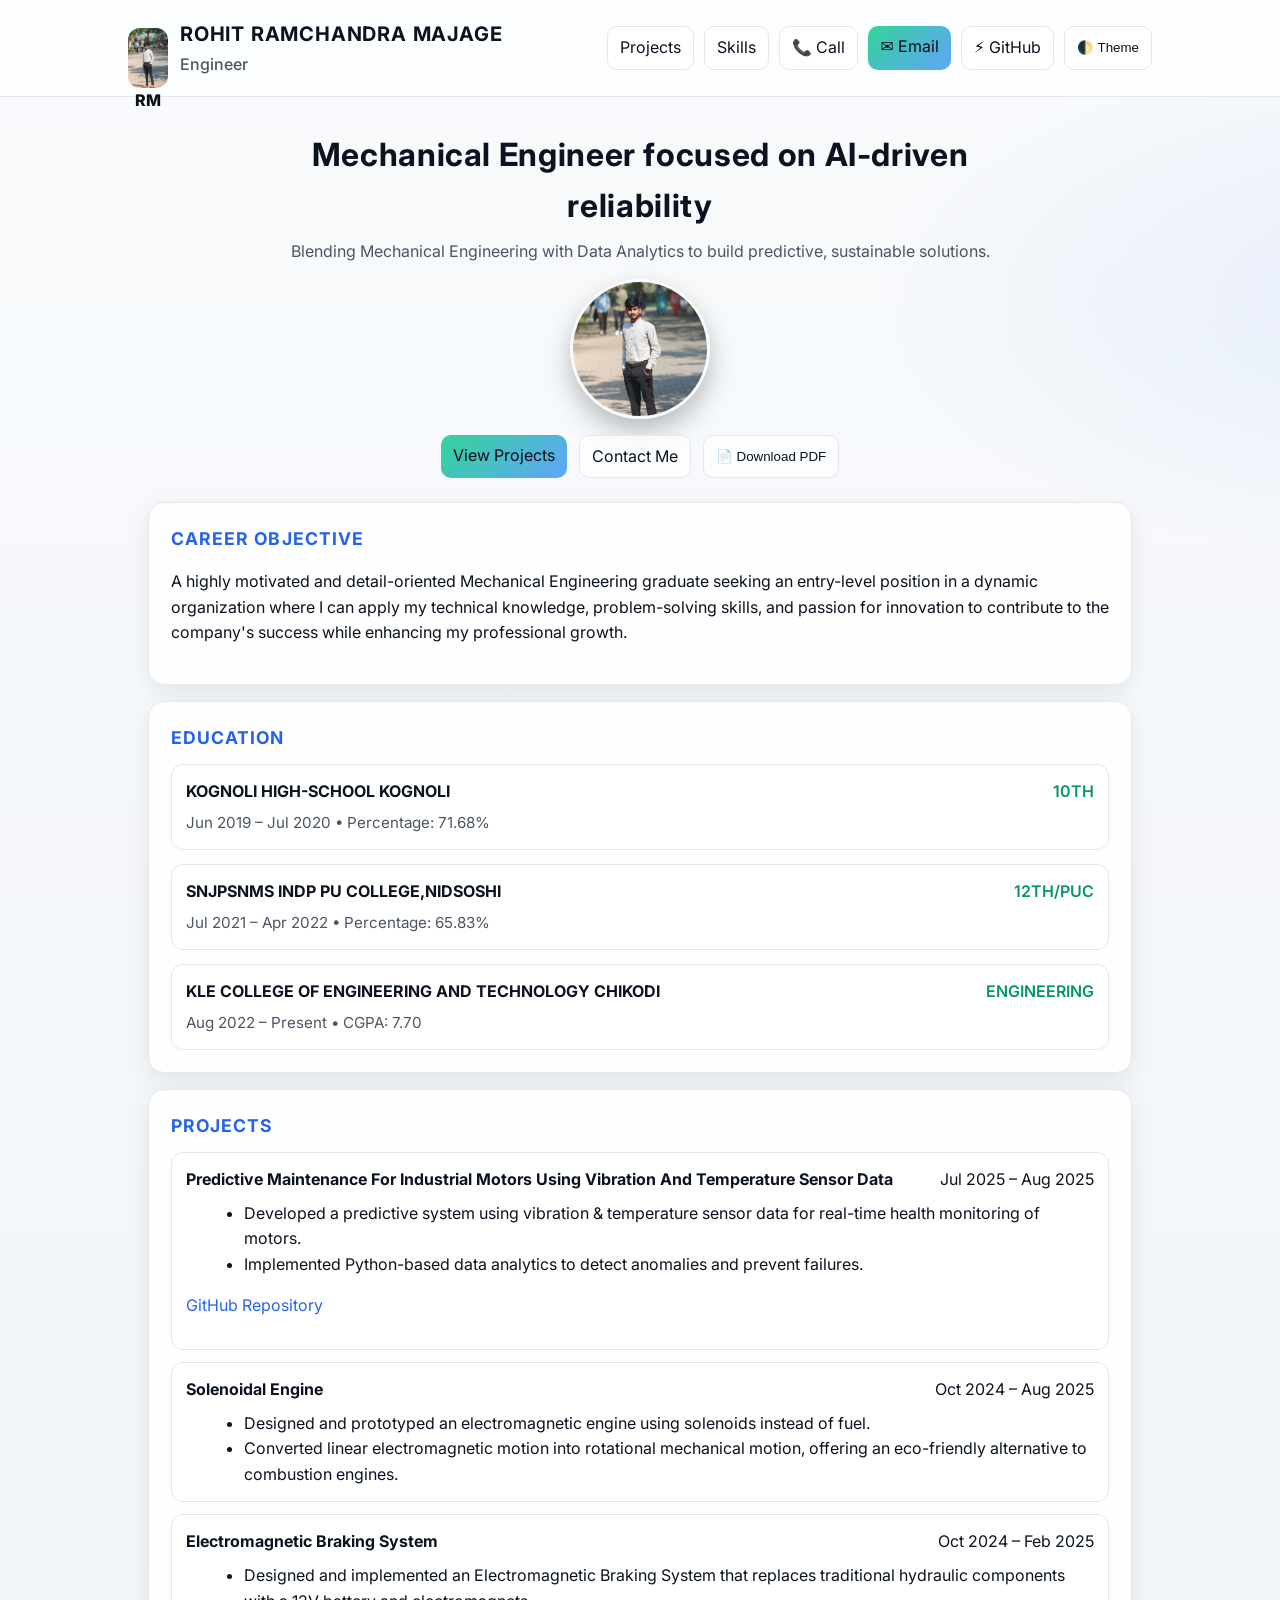
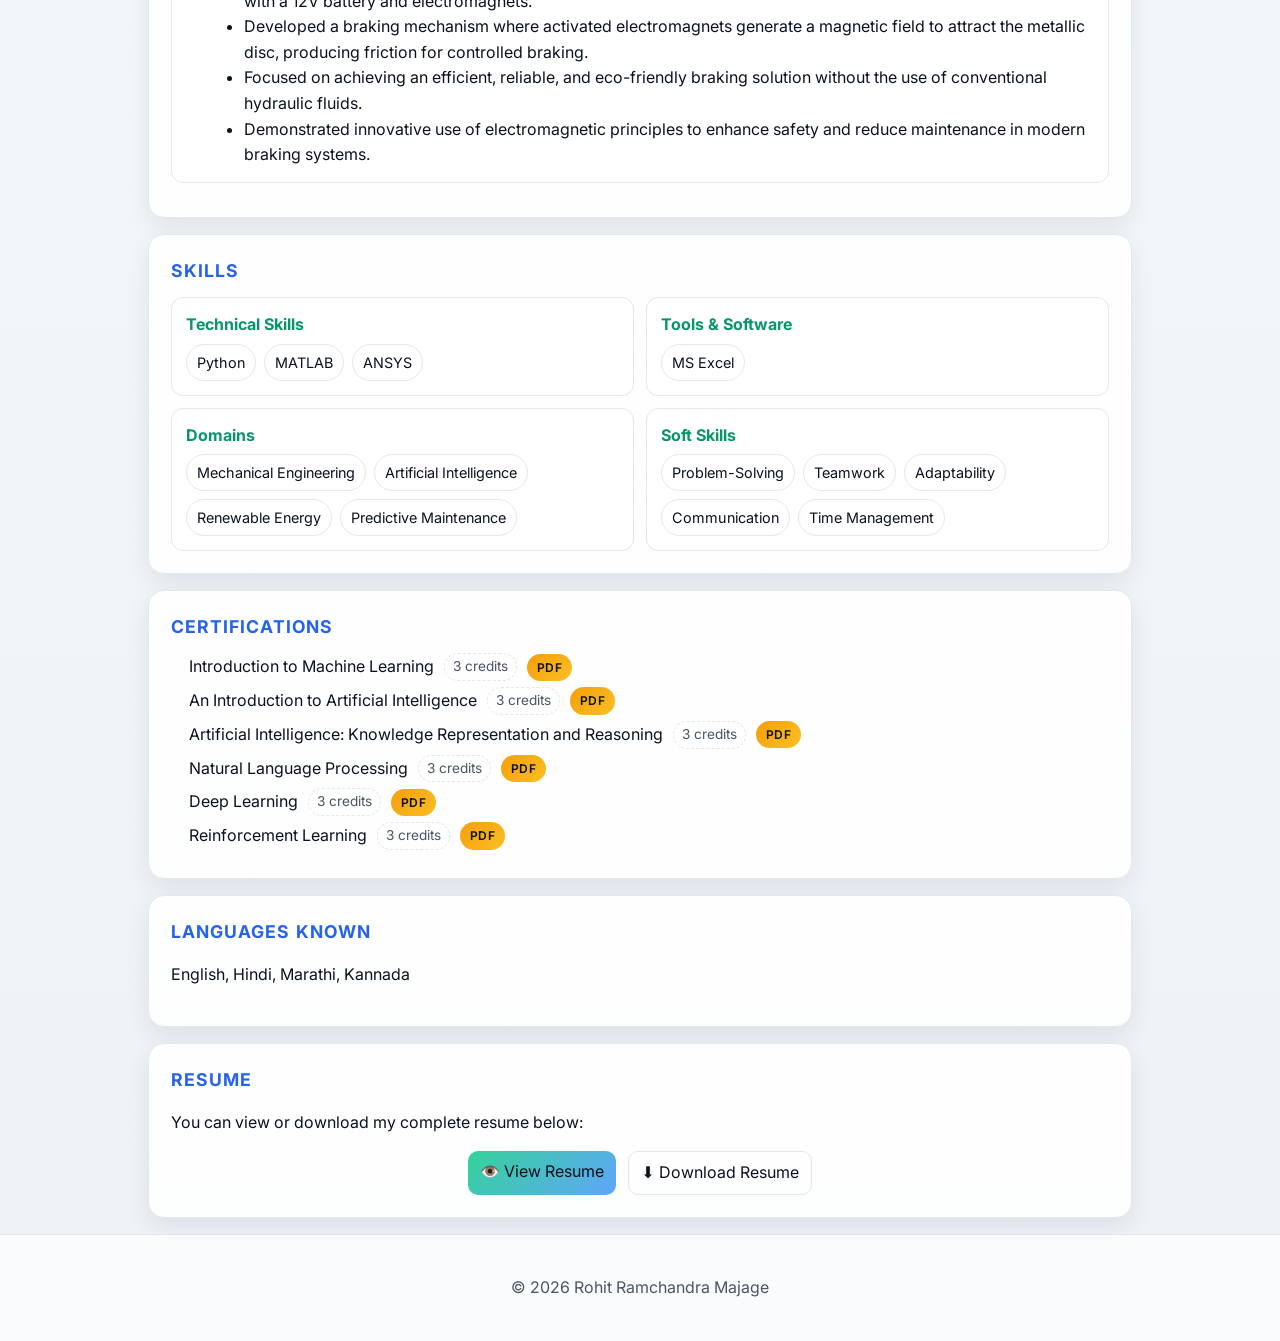
==== commit 3e09033d: "Update index.html" ====
--- a/index.html
+++ b/index.html
@@ -200,6 +200,16 @@
             <h2>LANGUAGES KNOWN</h2>
             <p>English, Hindi, Marathi, Kannada</p>
         </section>
+        <section class="card">
+    <h2>RESUME</h2>
+    <p>You can view or download my complete resume below:</p>
+    <div class="hero-actions">
+        <a href="assets/Rohit_Ramchandra_Majage_Resume.pdf" target="_blank" class="btn btn-primary">👁️ View Resume</a>
+        <a href="assets/Rohit_Ramchandra_Majage_Resume.pdf" download class="btn btn-ghost">⬇️ Download Resume</a>
+    </div>
+</section>
+
+</main>
     </main>
 
     <footer class="site-footer">
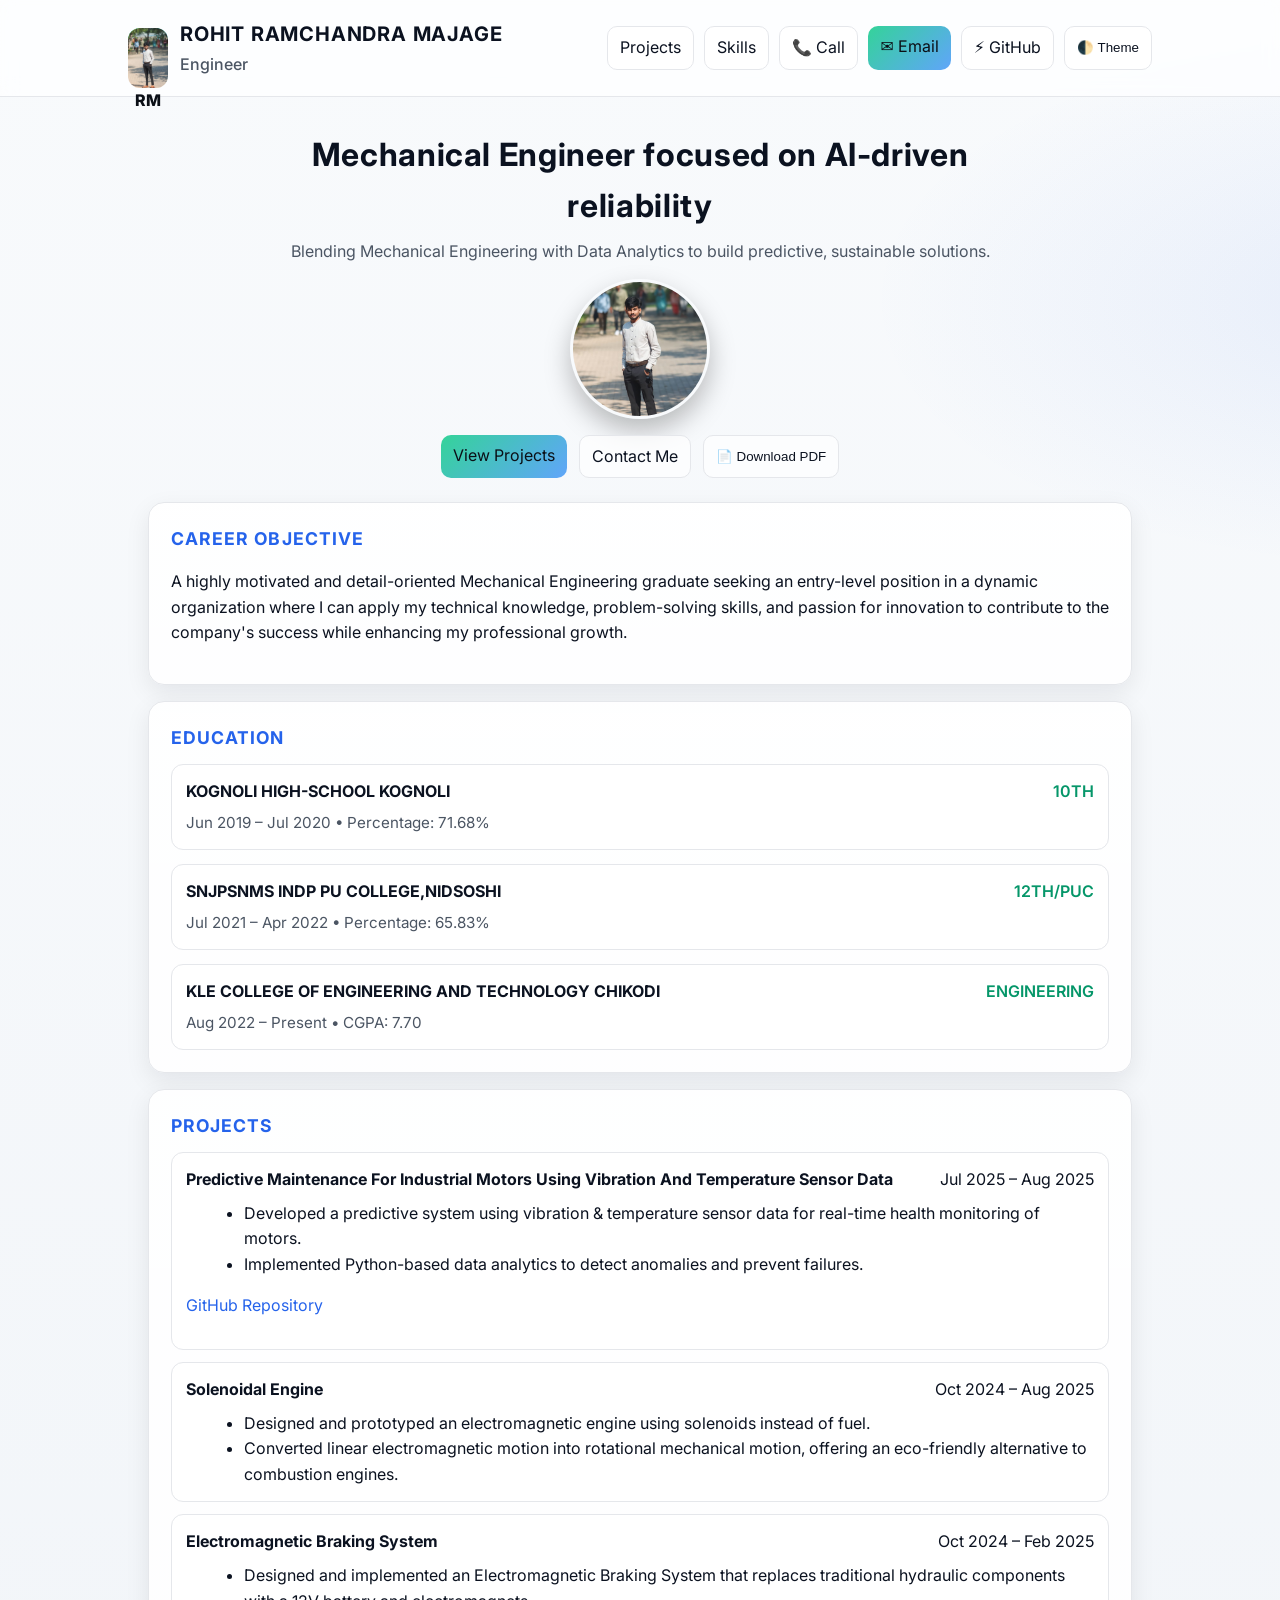
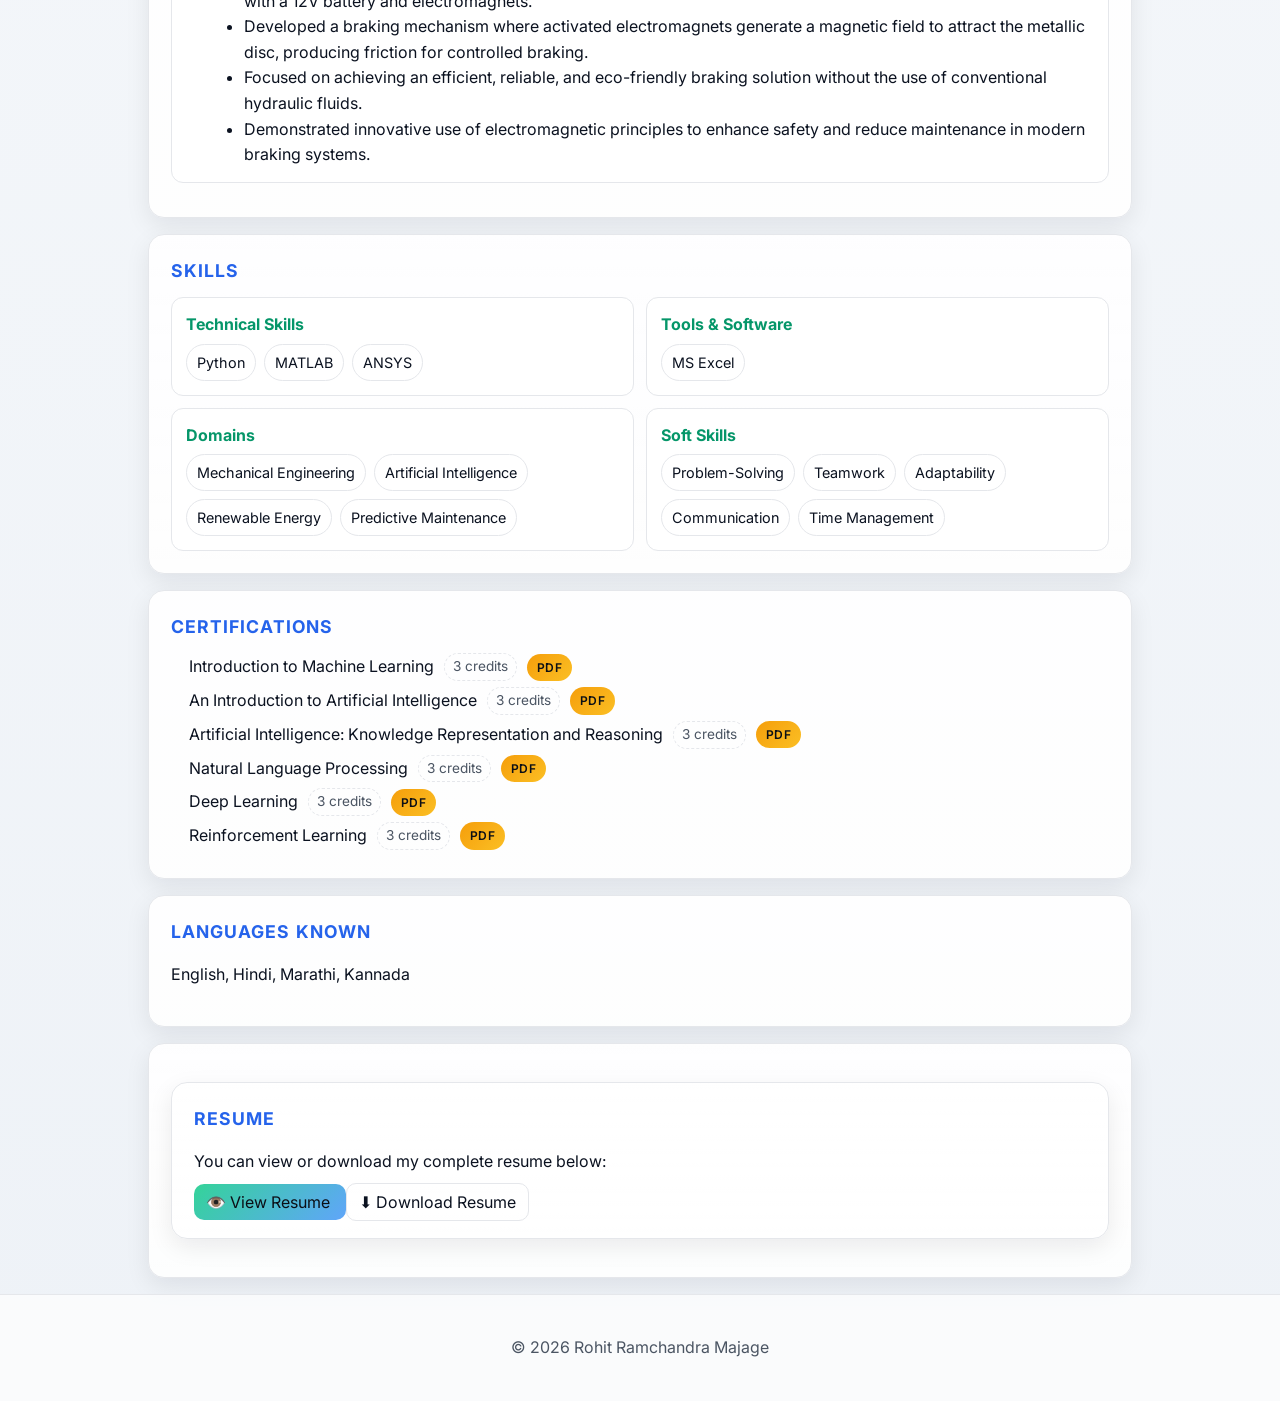
==== commit 2dad91cb: "Update index.html" ====
--- a/index.html
+++ b/index.html
@@ -201,15 +201,24 @@
             <p>English, Hindi, Marathi, Kannada</p>
         </section>
         <section class="card">
+<section class="card resume-section">
     <h2>RESUME</h2>
     <p>You can view or download my complete resume below:</p>
-    <div class="hero-actions">
-        <a href="assets/Rohit_Ramchandra_Majage_Resume.pdf" target="_blank" class="btn btn-primary">👁️ View Resume</a>
-        <a href="assets/Rohit_Ramchandra_Majage_Resume.pdf" download class="btn btn-ghost">⬇️ Download Resume</a>
+
+    <div class="resume-actions">
+        <a href="assets/Rohit_Ramchandra_Majage_Resume.pdf" 
+           target="_blank" 
+           class="btn btn-primary">
+           👁️ View Resume
+        </a>
+
+        <a href="assets/Rohit_Ramchandra_Majage_Resume.pdf" 
+           download 
+           class="btn btn-ghost">
+           ⬇️ Download Resume
+        </a>
     </div>
 </section>
-
-</main>
     </main>
 
     <footer class="site-footer">
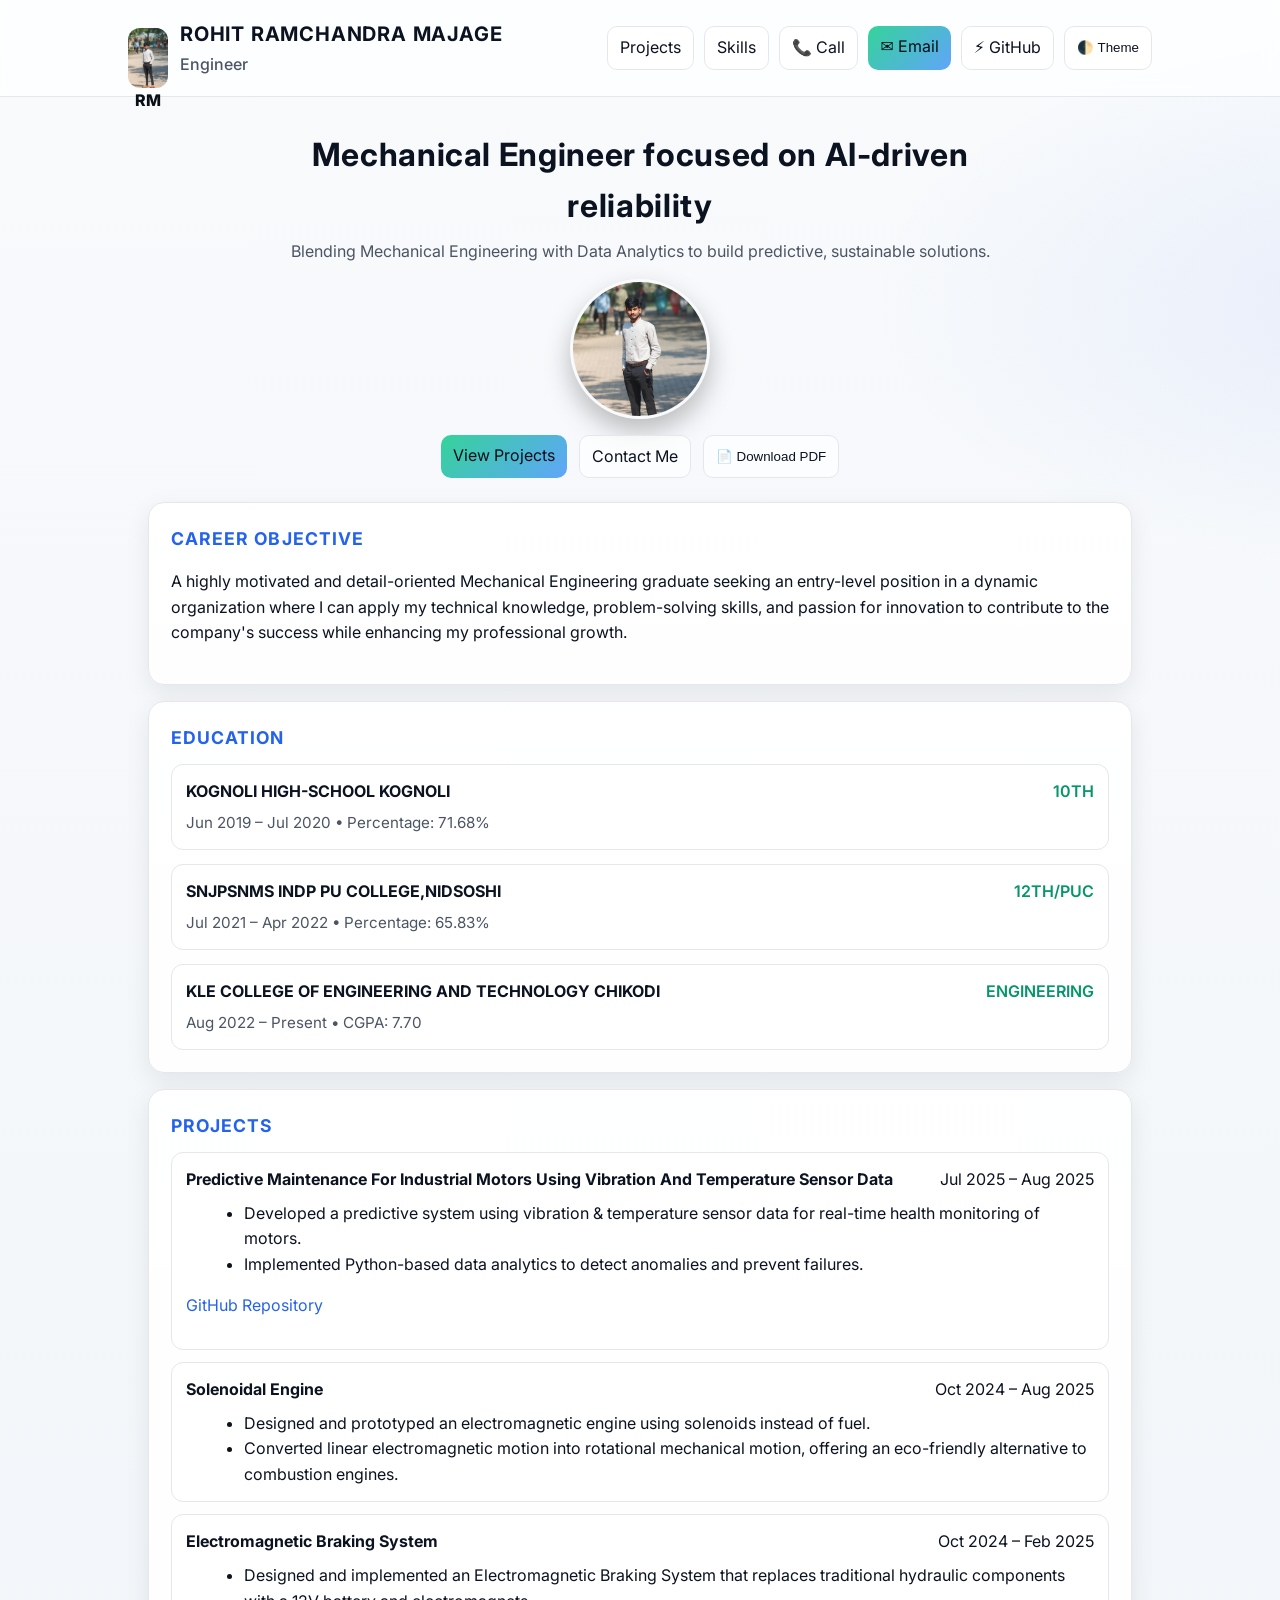
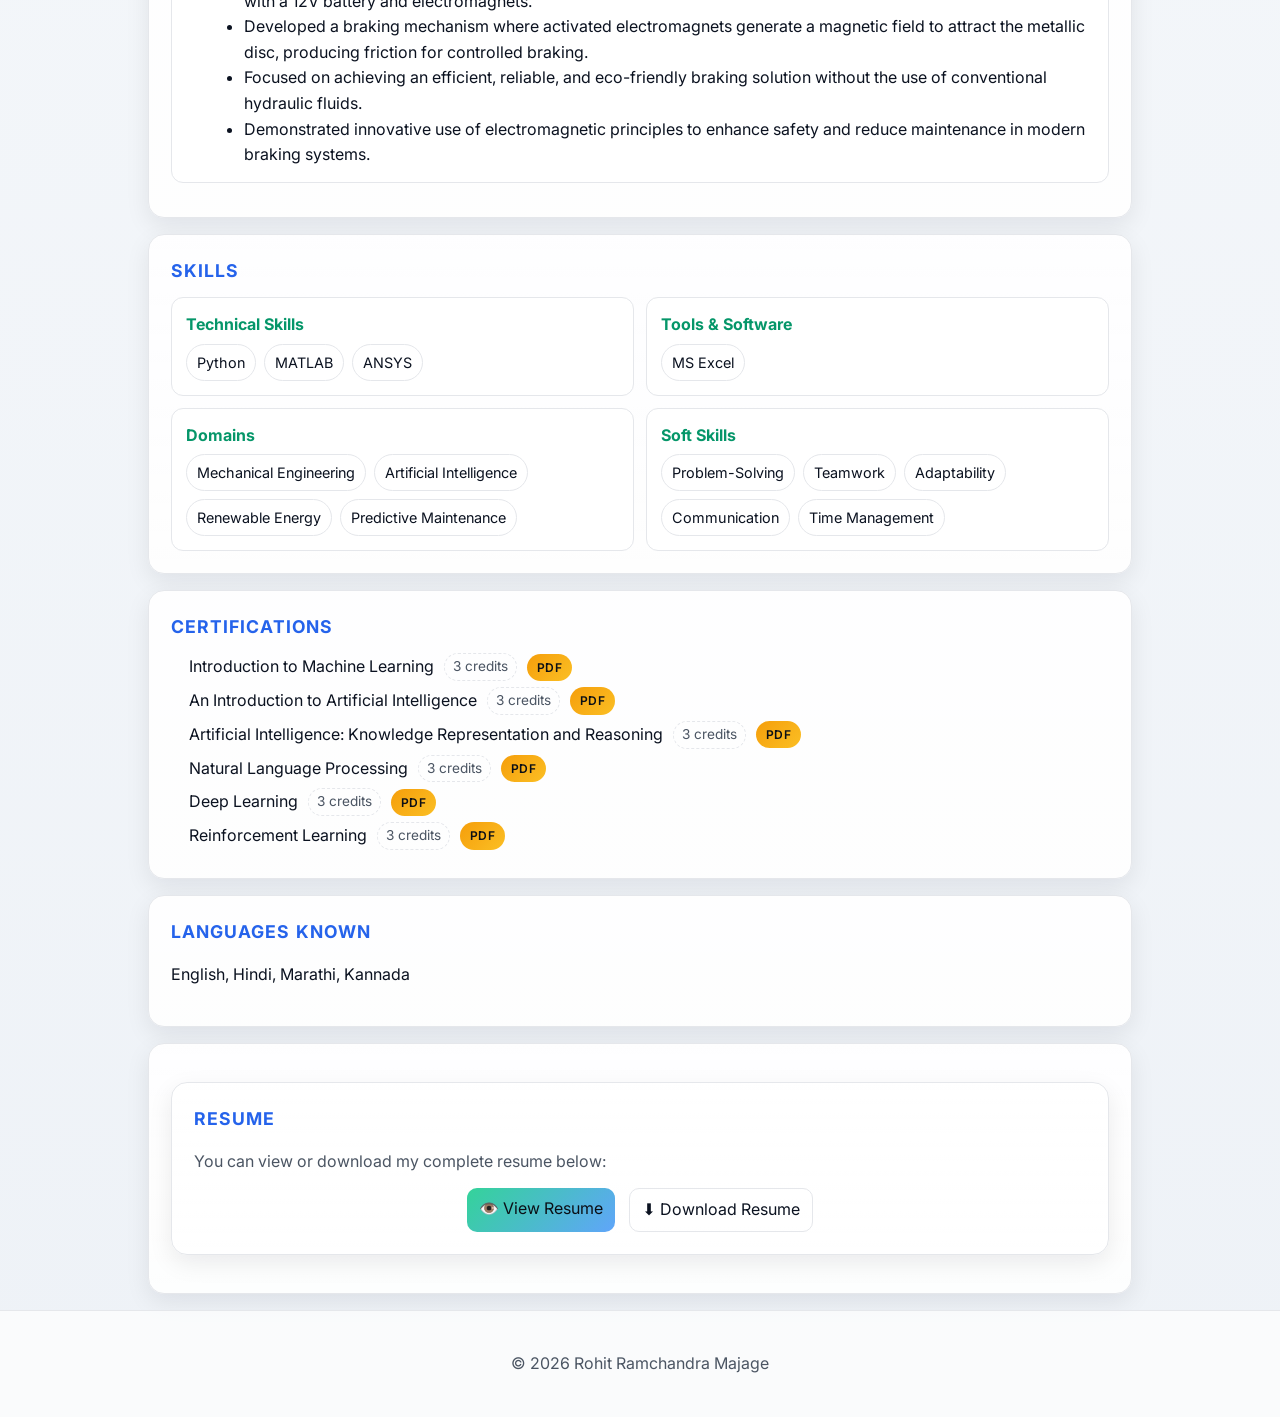
==== commit bc6fd09d: "Update index.html" ====
--- a/index.html
+++ b/index.html
@@ -206,13 +206,13 @@
     <p>You can view or download my complete resume below:</p>
 
     <div class="resume-actions">
-        <a href="assets/Rohit_Ramchandra_Majage_Resume.pdf" 
+        <a href="assets/Rohit Ramchandra Majage Resume.pdf" 
            target="_blank" 
            class="btn btn-primary">
            👁️ View Resume
         </a>
 
-        <a href="assets/Rohit_Ramchandra_Majage_Resume.pdf" 
+        <a href="assets/Rohit Ramchandra Majage Resume.pdf" 
            download 
            class="btn btn-ghost">
            ⬇️ Download Resume
--- a/styles.css
+++ b/styles.css
@@ -274,5 +274,18 @@
   .hero-title { font-size: 1.5rem; }
   .skills-grid { grid-template-columns: 1fr; }
 }
-
-
+/* Resume Section */
+.resume-section p {
+  color: var(--muted);
+  margin-bottom: 14px;
+}
+
+.resume-actions {
+  display: flex;
+  gap: 14px;
+  flex-wrap: wrap;
+  justify-content: center;
+  margin-top: 10px;
+}
+
+
